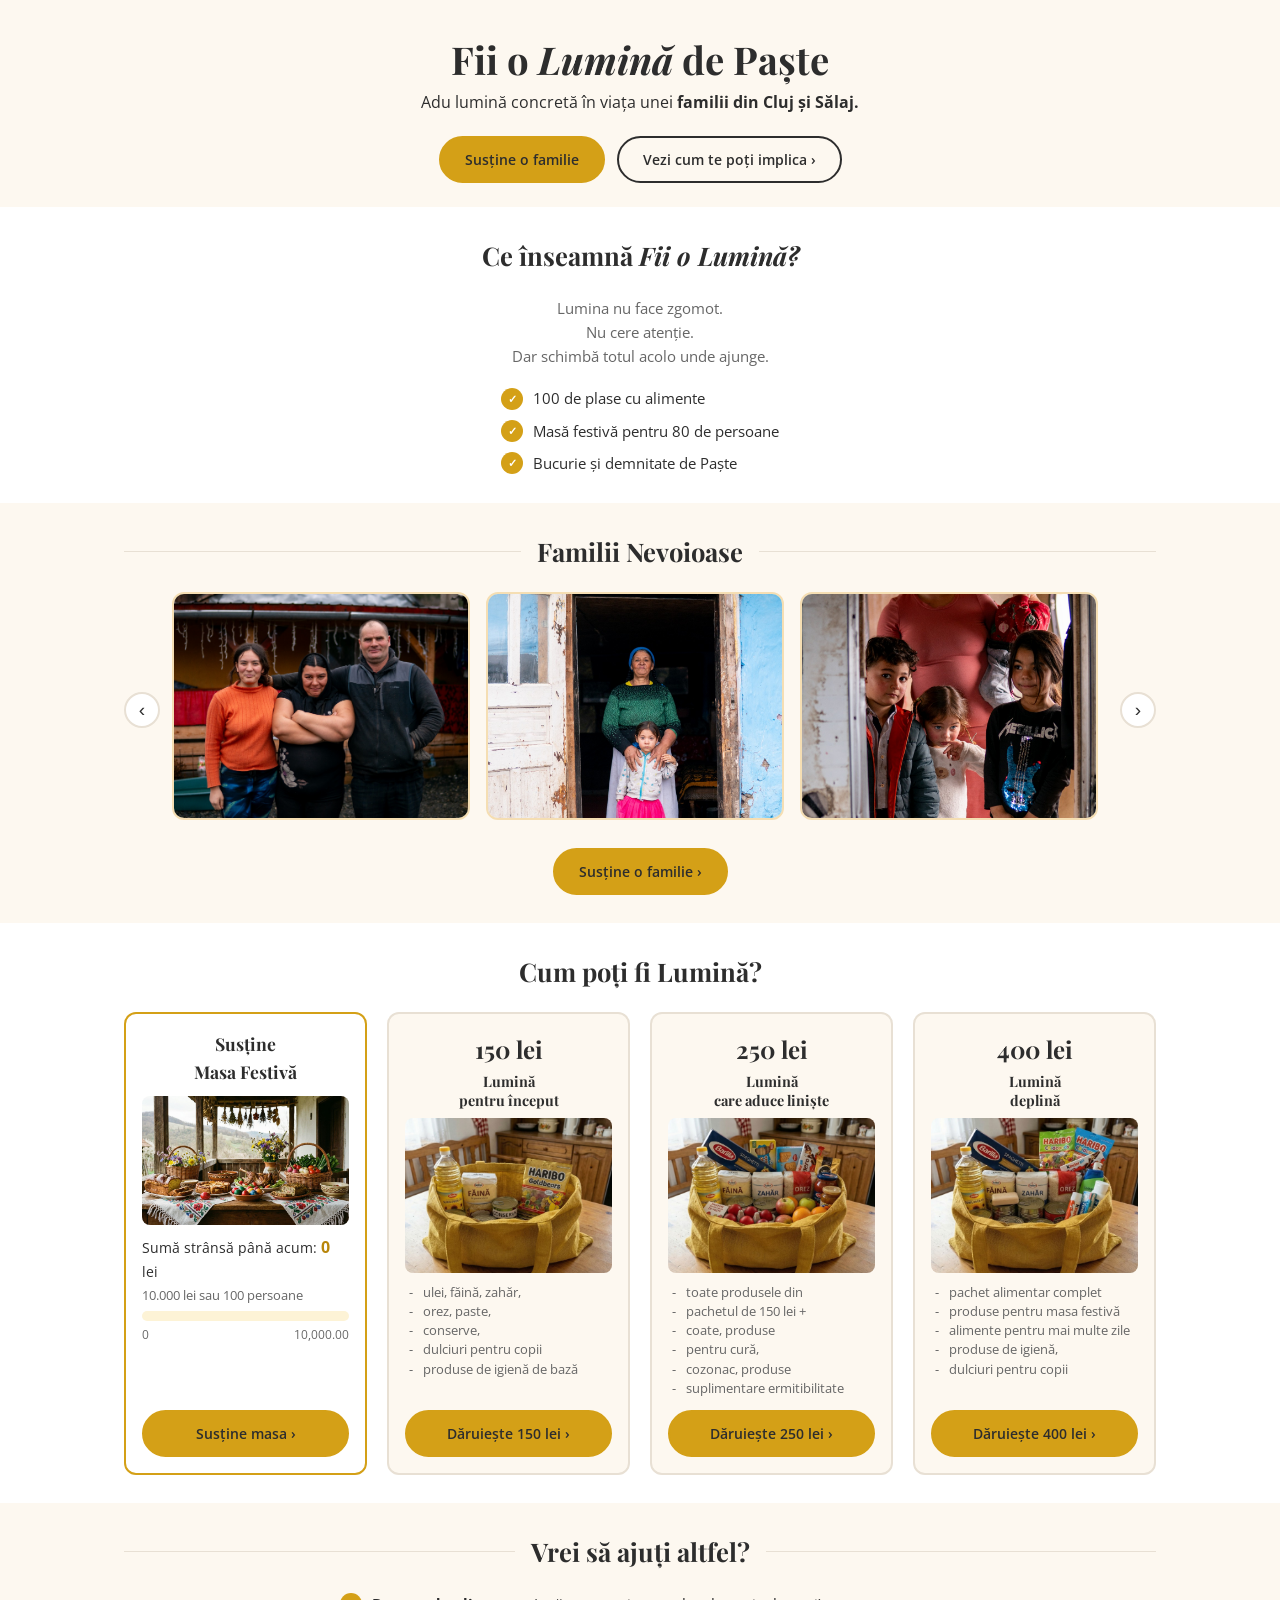
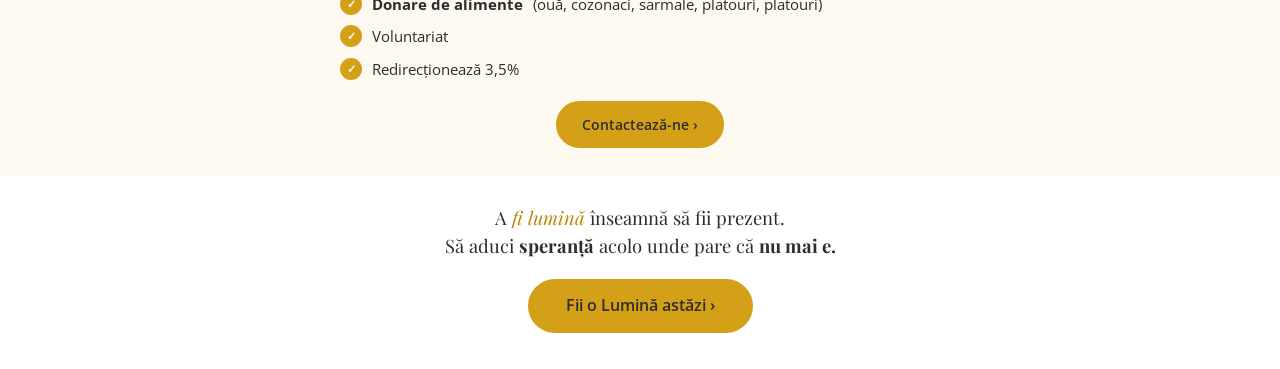
==== index.html @ 5b1b2e3a "refactor: Remove unused image files and update image references in index.html" ====
<!doctype html>
<html lang="ro">
  <head>
    <meta charset="UTF-8" />
    <meta name="viewport" content="width=device-width, initial-scale=1.0" />
    <title>Fii o Lumină de Paște | Asociația Something New</title>
    <meta
      name="description"
      content="Adu lumină concretă în viața unei familii din Cluj și Sălaj. Donează pentru masa de Paște a unei familii nevoiașe."
    />
    <link rel="preconnect" href="https://fonts.googleapis.com" />
    <link rel="preconnect" href="https://fonts.gstatic.com" crossorigin />
    <link
      href="https://fonts.googleapis.com/css2?family=Playfair+Display:ital,wght@0,400;0,700;1,400&family=Open+Sans:wght@400;600;700&display=swap"
      rel="stylesheet"
    />
    <link rel="stylesheet" href="css/style.css" />
  </head>
  <body>
    <!-- ========== HERO ========== -->
    <header class="hero" id="hero">
      <div class="container">
        <h1 class="hero__title">Fii o <em>Lumină</em> de Paște</h1>
        <p class="hero__subtitle">
          Adu lumină concretă în viața unei
          <strong>familii din Cluj și Sălaj.</strong>
        </p>
        <div class="hero__actions">
          <a href="#familii" class="btn btn--primary">Susține o familie</a>
          <a href="#implica" class="btn btn--outline"
            >Vezi cum te poți implica &rsaquo;</a
          >
        </div>
      </div>
    </header>

    <!-- ========== CE INSEAMNA ========== -->
    <section class="section meaning" id="meaning">
      <div class="container">
        <h2 class="section__title">Ce înseamnă <em>Fii o Lumină?</em></h2>
        <div class="meaning__text">
          <p>
            Lumina nu face zgomot.<br />Nu cere atenție.<br />Dar schimbă totul
            acolo unde ajunge.
          </p>
        </div>
        <ul class="meaning__list">
          <li>
            <span class="check-icon">&#10003;</span>
            100 de plase cu alimente
          </li>
          <li>
            <span class="check-icon">&#10003;</span>
            Masă festivă pentru 80 de persoane
          </li>
          <li>
            <span class="check-icon">&#10003;</span>
            Bucurie și demnitate de Paște
          </li>
        </ul>
      </div>
    </section>

    <!-- ========== FAMILII NEVOIASE ========== -->
    <section class="section families" id="familii">
      <div class="container">
        <h2 class="section__title section__title--decorated">
          Familii Nevoioase
        </h2>

        <div class="carousel">
          <button
            class="carousel__btn carousel__btn--prev"
            aria-label="Familia anterioară"
          >
            &lsaquo;
          </button>
          <div class="carousel__track">
            <div class="carousel__slide">
              <div class="family-card">
                <div class="family-card__img">
                  <img
                    src="images/Fam1.jpeg"
                    alt="Familia Maria din Cluj"
                    loading="lazy"
                  />
                </div>
              </div>
            </div>
            <div class="carousel__slide">
              <div class="family-card">
                <div class="family-card__img">
                  <img
                    src="images/Fam2.jpeg"
                    alt="Familie din Sălaj"
                    loading="lazy"
                  />
                </div>
              </div>
            </div>
            <div class="carousel__slide">
              <div class="family-card">
                <div class="family-card__img">
                  <img
                    src="images/Fam3.jpeg"
                    alt="Familie din Sălaj"
                    loading="lazy"
                  />
                </div>
              </div>
            </div>
            <div class="carousel__slide">
              <div class="family-card">
                <div class="family-card__img">
                  <img
                    src="images/Fam4.jpeg"
                    alt="Familie din Cluj"
                    loading="lazy"
                  />
                </div>
              </div>
            </div>
            <div class="carousel__slide">
              <div class="family-card">
                <div class="family-card__img">
                  <img
                    src="images/Fam5.jpeg"
                    alt="Familie din Sălaj"
                    loading="lazy"
                  />
                </div>
              </div>
            </div>
            <div class="carousel__slide">
              <div class="family-card">
                <div class="family-card__img">
                  <img
                    src="images/Fam6.jpeg"
                    alt="Familie din Cluj"
                    loading="lazy"
                  />
                </div>
              </div>
            </div>
            <div class="carousel__slide">
              <div class="family-card">
                <div class="family-card__img">
                  <img
                    src="images/Fam7.jpeg"
                    alt="Familie din Sălaj"
                    loading="lazy"
                  />
                </div>
              </div>
            </div>
            <div class="carousel__slide">
              <div class="family-card">
                <div class="family-card__img">
                  <img
                    src="images/Fam8.jpeg"
                    alt="Familie din Cluj"
                    loading="lazy"
                  />
                </div>
              </div>
            </div>
            <div class="carousel__slide">
              <div class="family-card">
                <div class="family-card__img">
                  <img
                    src="images/Fam9.jpeg"
                    alt="Familie din Sălaj"
                    loading="lazy"
                  />
                </div>
              </div>
            </div>
          </div>
          <button
            class="carousel__btn carousel__btn--next"
            aria-label="Familia următoare"
          >
            &rsaquo;
          </button>
        </div>

        <div class="families__cta">
          <a
            href="#"
            class="btn btn--primary"
            data-open-modal="family"
            data-amount="400"
            >Susține o familie &rsaquo;</a
          >
        </div>
      </div>
    </section>

    <!-- ========== CUM POTI FI LUMINA ========== -->
    <section class="section donate" id="implica">
      <div class="container">
        <h2 class="section__title">Cum poți fi Lumină?</h2>

        <div class="donate__grid">
          <!-- Card Masa Festiva -->
          <div class="donate-card donate-card--festive">
            <h3 class="donate-card__title">Susține<br />Masa Festivă</h3>
            <div class="donate-card__img">
              <img
                src="images/masa-festiva.jpeg"
                alt="Masa festivă de Paște"
                loading="lazy"
              />
            </div>
            <div class="donate-card__progress">
              <p class="progress__label">
                Sumă strânsă până acum: <strong id="amountRaised">0</strong> lei
              </p>
              <p class="progress__target">
                <span id="targetAmount">10.000</span> lei sau 100 persoane
              </p>
              <div class="progress-bar">
                <div
                  class="progress-bar__fill"
                  id="progressFill"
                  style="width: 0%"
                ></div>
              </div>
              <div class="progress-bar__numbers">
                <span>0</span>
                <span id="targetLabel">10,000.00</span>
              </div>
            </div>
            <a href="#" class="btn btn--primary" data-open-modal="festive"
              >Susține masa &rsaquo;</a
            >
          </div>

          <!-- Tier 150 -->
          <div class="donate-card donate-card--tier">
            <div class="donate-card__price">150 lei</div>
            <h3 class="donate-card__tier-name">Lumină<br />pentru început</h3>
            <div class="donate-card__img donate-card__img--small">
              <img
                src="images/tier-150.jpeg"
                alt="Pachet 150 lei"
                loading="lazy"
              />
            </div>
            <ul class="donate-card__items">
              <li>ulei, făină, zahăr,</li>
              <li>orez, paste,</li>
              <li>conserve,</li>
              <li>dulciuri pentru copii</li>
              <li>produse de igienă de bază</li>
            </ul>
            <a
              href="#"
              class="btn btn--primary"
              data-open-modal="family"
              data-amount="150"
              >Dăruiește 150 lei &rsaquo;</a
            >
          </div>

          <!-- Tier 250 -->
          <div class="donate-card donate-card--tier">
            <div class="donate-card__price">250 lei</div>
            <h3 class="donate-card__tier-name">
              Lumină<br />care aduce liniște
            </h3>
            <div class="donate-card__img donate-card__img--small">
              <img
                src="images/tier-250.jpeg"
                alt="Pachet 250 lei"
                loading="lazy"
              />
            </div>
            <ul class="donate-card__items">
              <li>toate produsele din</li>
              <li>pachetul de 150 lei +</li>
              <li>coate, produse</li>
              <li>pentru cură,</li>
              <li>cozonac, produse</li>
              <li>suplimentare ermitibilitate</li>
            </ul>
            <a
              href="#"
              class="btn btn--primary"
              data-open-modal="family"
              data-amount="250"
              >Dăruiește 250 lei &rsaquo;</a
            >
          </div>

          <!-- Tier 400 -->
          <div class="donate-card donate-card--tier">
            <div class="donate-card__price">400 lei</div>
            <h3 class="donate-card__tier-name">Lumină<br />deplină</h3>
            <div class="donate-card__img donate-card__img--small">
              <img
                src="images/tier-400.jpeg"
                alt="Pachet 400 lei"
                loading="lazy"
              />
            </div>
            <ul class="donate-card__items">
              <li>pachet alimentar complet</li>
              <li>produse pentru masa festivă</li>
              <li>alimente pentru mai multe zile</li>
              <li>produse de igienă,</li>
              <li>dulciuri pentru copii</li>
            </ul>
            <a
              href="#"
              class="btn btn--primary"
              data-open-modal="family"
              data-amount="400"
              >Dăruiește 400 lei &rsaquo;</a
            >
          </div>
        </div>
      </div>
    </section>

    <!-- ========== VREI SA AJUTI ALTFEL ========== -->
    <section class="section other-help" id="altfel">
      <div class="container">
        <h2 class="section__title section__title--decorated">
          Vrei să ajuți altfel?
        </h2>
        <ul class="other-help__list">
          <li>
            <span class="check-icon check-icon--gold">&#10003;</span>
            <strong>Donare de alimente</strong> (ouă, cozonaci, sarmale,
            platouri, platouri)
          </li>
          <li>
            <span class="check-icon check-icon--gold">&#10003;</span>
            Voluntariat
          </li>
          <li>
            <span class="check-icon check-icon--gold">&#10003;</span>
            Redirecționează 3,5%
          </li>
        </ul>
        <a
          href="https://something-new.ro/"
          target="_blank"
          class="btn btn--primary"
          >Contactează-ne &rsaquo;</a
        >
      </div>
    </section>

    <!-- ========== FOOTER CTA ========== -->
    <footer class="footer" id="footer">
      <div class="container">
        <p class="footer__text">
          A <em>fi lumină</em> înseamnă să fii prezent.<br />
          Să aduci <strong>speranță</strong> acolo unde pare că
          <strong>nu mai e.</strong>
        </p>
        <a href="#implica" class="btn btn--primary btn--lg"
          >Fii o Lumină astăzi &rsaquo;</a
        >
      </div>
    </footer>

    <!-- ========== MODAL: DONATIE FAMILIE (fixa) ========== -->
    <div class="modal" id="modalFamily" aria-hidden="true">
      <div class="modal__overlay" data-close-modal></div>
      <div class="modal__content">
        <button class="modal__close" data-close-modal aria-label="Închide">
          &times;
        </button>
        <h3 class="modal__title">
          Dăruiește <span id="familyModalAmount">150</span> lei
        </h3>
        <p class="modal__desc" id="familyModalDesc">
          Pachet alimentar pentru o familie nevoiașă
        </p>
        <form class="modal__form" id="familyDonationForm">
          <input
            type="hidden"
            name="donation_type"
            id="familyDonationType"
            value="family_150"
          />
          <input type="hidden" name="amount" id="familyAmount" value="150" />
          <div class="form-group">
            <label for="familyName">Nume *</label>
            <input
              type="text"
              id="familyName"
              name="donor_name"
              required
              placeholder="Numele tău"
            />
          </div>
          <div class="form-group">
            <label for="familyEmail">Email *</label>
            <input
              type="email"
              id="familyEmail"
              name="donor_email"
              required
              placeholder="email@exemplu.ro"
            />
          </div>
          <div class="form-group">
            <label for="familyPhone">Telefon *</label>
            <input
              type="tel"
              id="familyPhone"
              name="donor_phone"
              required
              placeholder="07XX XXX XXX"
            />
          </div>
          <button
            type="submit"
            class="btn btn--primary btn--full"
            id="familySubmitBtn"
          >
            Donează <span id="familySubmitAmount">150</span> lei
          </button>
        </form>
      </div>
    </div>

    <!-- ========== MODAL: DONATIE MASA FESTIVA (variabila) ========== -->
    <div class="modal" id="modalFestive" aria-hidden="true">
      <div class="modal__overlay" data-close-modal></div>
      <div class="modal__content">
        <button class="modal__close" data-close-modal aria-label="Închide">
          &times;
        </button>
        <h3 class="modal__title">Susține Masa Festivă</h3>
        <p class="modal__desc">Alege suma cu care dorești să contribui</p>

        <div class="amount-presets">
          <button type="button" class="amount-btn" data-preset="50">
            50 lei
          </button>
          <button type="button" class="amount-btn" data-preset="100">
            100 lei
          </button>
          <button type="button" class="amount-btn active" data-preset="200">
            200 lei
          </button>
          <button type="button" class="amount-btn" data-preset="500">
            500 lei
          </button>
        </div>
        <div class="form-group">
          <label for="festiveCustomAmount">Altă sumă (lei)</label>
          <input
            type="number"
            id="festiveCustomAmount"
            min="10"
            step="1"
            placeholder="Introdu suma dorită"
          />
        </div>

        <form class="modal__form" id="festiveDonationForm">
          <input type="hidden" name="donation_type" value="campaign" />
          <input type="hidden" name="amount" id="festiveAmount" value="200" />
          <div class="form-group">
            <label for="festiveName">Nume *</label>
            <input
              type="text"
              id="festiveName"
              name="donor_name"
              required
              placeholder="Numele tău"
            />
          </div>
          <div class="form-group">
            <label for="festiveEmail">Email *</label>
            <input
              type="email"
              id="festiveEmail"
              name="donor_email"
              required
              placeholder="email@exemplu.ro"
            />
          </div>
          <div class="form-group">
            <label for="festivePhone">Telefon *</label>
            <input
              type="tel"
              id="festivePhone"
              name="donor_phone"
              required
              placeholder="07XX XXX XXX"
            />
          </div>
          <button
            type="submit"
            class="btn btn--primary btn--full"
            id="festiveSubmitBtn"
          >
            Donează <span id="festiveSubmitAmount">200</span> lei
          </button>
        </form>
      </div>
    </div>

    <script src="js/progress.js"></script>
    <script src="js/main.js"></script>
    <script src="js/donations.js"></script>
  </body>
</html>
---- css/style.css ----
/* ============================================
   Fii o Lumină de Paște - Campaign Site
   Asociația Something New
   ============================================ */

/* ---------- Design Tokens ---------- */
:root {
  --gold: #d4a017;
  --gold-dark: #b8860b;
  --gold-light: #f5deb3;
  --gold-bg: #fdf3d6;
  --cream: #fdf8f0;
  --white: #ffffff;
  --text: #2d2d2d;
  --text-light: #666666;
  --border: #e8e0d4;
  --shadow: 0 2px 12px rgba(0, 0, 0, 0.08);
  --shadow-lg: 0 8px 32px rgba(0, 0, 0, 0.12);
  --radius: 12px;
  --radius-sm: 8px;
  --font-heading: "Playfair Display", Georgia, serif;
  --font-body: "Open Sans", -apple-system, sans-serif;
  --container: 1080px;
}

/* ---------- Reset ---------- */
*,
*::before,
*::after {
  box-sizing: border-box;
  margin: 0;
  padding: 0;
}

html {
  scroll-behavior: smooth;
}

body {
  font-family: var(--font-body);
  color: var(--text);
  background: var(--cream);
  line-height: 1.6;
  -webkit-font-smoothing: antialiased;
}

img {
  max-width: 100%;
  height: auto;
  display: block;
}

a {
  text-decoration: none;
  color: inherit;
}

ul {
  list-style: none;
}

/* ---------- Layout ---------- */
.container {
  max-width: var(--container);
  margin: 0 auto;
  padding: 0 24px;
}

.section {
  padding: 28px 0;
}

.section__title {
  font-family: var(--font-heading);
  font-size: 1.6rem;
  text-align: center;
  margin-bottom: 20px;
  color: var(--text);
}

.section__title em {
  font-style: italic;
}

.section__title--decorated {
  display: flex;
  align-items: center;
  gap: 16px;
}

.section__title--decorated::before,
.section__title--decorated::after {
  content: "";
  flex: 1;
  height: 1px;
  background: var(--border);
}

/* ---------- Buttons ---------- */
.btn {
  display: inline-flex;
  align-items: center;
  justify-content: center;
  gap: 6px;
  padding: 10px 24px;
  border-radius: 50px;
  font-family: var(--font-body);
  font-size: 0.9rem;
  font-weight: 600;
  cursor: pointer;
  transition: all 0.2s ease;
  border: 2px solid transparent;
  white-space: nowrap;
}

.btn--primary {
  background: var(--gold);
  color: var(--text);
  border-color: var(--gold);
}

.btn--primary:hover {
  background: var(--gold-dark);
  border-color: var(--gold-dark);
  color: var(--white);
  transform: translateY(-1px);
  box-shadow: var(--shadow);
}

.btn--outline {
  background: transparent;
  color: var(--text);
  border-color: var(--text);
}

.btn--outline:hover {
  background: var(--text);
  color: var(--white);
}

.btn--full {
  width: 100%;
}

.btn--lg {
  padding: 12px 36px;
  font-size: 1rem;
}

.btn:disabled {
  opacity: 0.6;
  cursor: not-allowed;
  transform: none;
}

/* ---------- Hero ---------- */
.hero {
  text-align: center;
  padding: 36px 0 24px;
  background: var(--cream);
}

.hero__title {
  font-family: var(--font-heading);
  font-size: 2.4rem;
  font-weight: 700;
  margin-bottom: 8px;
  line-height: 1.2;
}

.hero__title em {
  font-style: italic;
}

.hero__subtitle {
  font-size: 1rem;
  color: var(--text);
  margin-bottom: 20px;
  max-width: 500px;
  margin-left: auto;
  margin-right: auto;
}

.hero__actions {
  display: flex;
  gap: 12px;
  justify-content: center;
  flex-wrap: wrap;
}

/* ---------- Meaning ---------- */
.meaning {
  text-align: center;
  background: var(--white);
}

.meaning__text {
  font-size: 0.95rem;
  color: var(--text-light);
  margin-bottom: 16px;
  line-height: 1.6;
}

.meaning__list {
  display: inline-flex;
  flex-direction: column;
  gap: 8px;
  text-align: left;
}

.meaning__list li {
  display: flex;
  align-items: center;
  gap: 10px;
  font-size: 0.95rem;
}

.check-icon {
  display: inline-flex;
  align-items: center;
  justify-content: center;
  width: 22px;
  height: 22px;
  border-radius: 50%;
  background: var(--gold);
  color: var(--white);
  font-size: 0.7rem;
  font-weight: 700;
  flex-shrink: 0;
}

.check-icon--gold {
  background: var(--gold);
  color: var(--white);
}

/* ---------- Families Carousel ---------- */
.families {
  background: var(--cream);
}

.carousel {
  display: flex;
  align-items: center;
  gap: 12px;
  margin-bottom: 20px;
}

.carousel__track {
  display: flex;
  gap: 16px;
  overflow: hidden;
  flex: 1;
  scroll-behavior: smooth;
}

.carousel__slide {
  min-width: calc(33.333% - 14px);
  flex-shrink: 0;
  transition: transform 0.3s ease;
}

.carousel__btn {
  width: 36px;
  height: 36px;
  border-radius: 50%;
  border: 2px solid var(--border);
  background: var(--white);
  font-size: 1.2rem;
  cursor: pointer;
  display: flex;
  align-items: center;
  justify-content: center;
  flex-shrink: 0;
  transition: all 0.2s;
  color: var(--text);
}

.carousel__btn:hover {
  border-color: var(--gold);
  background: var(--gold-bg);
}

.family-card {
  text-align: center;
}

.family-card__img {
  width: 100%;
  height: 0;
  padding-bottom: 75%; /* 4:3 ratio */
  position: relative;
  border-radius: var(--radius);
  overflow: hidden;
  margin-bottom: 8px;
  border: 2px solid var(--gold-light);
  background: var(--gold-bg);
}

.family-card__img img {
  position: absolute;
  inset: 0;
  width: 100%;
  height: 100%;
  object-fit: cover;
}

.family-card__name {
  font-weight: 600;
  font-size: 0.95rem;
}

.families__cta {
  text-align: center;
}

/* ---------- Donation Section ---------- */
.donate {
  background: var(--white);
}

.donate__grid {
  display: grid;
  grid-template-columns: 1fr 1fr 1fr 1fr;
  gap: 20px;
  align-items: stretch;
}

.donate-card {
  background: var(--cream);
  border-radius: var(--radius);
  padding: 16px;
  border: 2px solid var(--border);
  text-align: center;
  transition: box-shadow 0.2s;
  display: flex;
  flex-direction: column;
}

.donate-card .btn {
  margin-top: auto;
}

.donate-card:hover {
  box-shadow: var(--shadow);
}

.donate-card--festive {
  border-color: var(--gold);
  background: var(--white);
}

.donate-card__title {
  font-family: var(--font-heading);
  font-size: 1.1rem;
  margin-bottom: 10px;
  font-weight: 700;
}

.donate-card__price {
  font-family: var(--font-heading);
  font-size: 1.5rem;
  font-weight: 700;
  color: var(--text);
  margin-bottom: 4px;
}

.donate-card__tier-name {
  font-family: var(--font-heading);
  font-size: 0.9rem;
  font-weight: 700;
  margin-bottom: 8px;
  line-height: 1.3;
}

.donate-card__img {
  border-radius: var(--radius-sm);
  overflow: hidden;
  margin-bottom: 10px;
  aspect-ratio: 16/10;
  background: var(--gold-bg);
}

.donate-card__img--small {
  aspect-ratio: 4/3;
}

.donate-card__img img {
  width: 100%;
  height: 100%;
  object-fit: cover;
}

.donate-card__items {
  text-align: left;
  font-size: 0.8rem;
  color: var(--text-light);
  margin-bottom: 12px;
  padding-left: 4px;
}

.donate-card__items li {
  position: relative;
  padding-left: 14px;
  line-height: 1.5;
}

.donate-card__items li::before {
  content: "-";
  position: absolute;
  left: 0;
}

/* ---------- Progress Bar ---------- */
.donate-card__progress {
  margin-bottom: 12px;
  text-align: left;
}

.progress__label {
  font-size: 0.85rem;
  margin-bottom: 2px;
}

.progress__label strong {
  color: var(--gold-dark);
  font-size: 1rem;
}

.progress__target {
  font-size: 0.8rem;
  color: var(--text-light);
  margin-bottom: 6px;
}

.progress-bar {
  width: 100%;
  height: 10px;
  background: var(--gold-bg);
  border-radius: 10px;
  overflow: hidden;
  margin-bottom: 4px;
}

.progress-bar__fill {
  height: 100%;
  background: linear-gradient(90deg, var(--gold), var(--gold-dark));
  border-radius: 10px;
  transition: width 1s ease-out;
  min-width: 0;
}

.progress-bar__numbers {
  display: flex;
  justify-content: space-between;
  font-size: 0.75rem;
  color: var(--text-light);
}

/* ---------- Other Help ---------- */
.other-help {
  background: var(--cream);
}

.other-help__list {
  display: flex;
  flex-direction: column;
  gap: 8px;
  margin-bottom: 20px;
  max-width: 600px;
  margin-left: auto;
  margin-right: auto;
}

.other-help__list li {
  display: flex;
  align-items: center;
  gap: 10px;
  font-size: 0.95rem;
}

.other-help .btn {
  display: block;
  width: fit-content;
  margin: 0 auto;
}

/* ---------- Footer ---------- */
.footer {
  text-align: center;
  padding: 28px 0 36px;
  background: var(--white);
}

.footer__text {
  font-family: var(--font-heading);
  font-size: 1.15rem;
  line-height: 1.5;
  margin-bottom: 20px;
  max-width: 550px;
  margin-left: auto;
  margin-right: auto;
}

.footer__text em {
  font-style: italic;
  color: var(--gold-dark);
}

/* ---------- Modal ---------- */
.modal {
  position: fixed;
  inset: 0;
  z-index: 1000;
  display: flex;
  align-items: center;
  justify-content: center;
  opacity: 0;
  visibility: hidden;
  transition:
    opacity 0.3s,
    visibility 0.3s;
}

.modal.is-open {
  opacity: 1;
  visibility: visible;
}

.modal__overlay {
  position: absolute;
  inset: 0;
  background: rgba(0, 0, 0, 0.5);
  backdrop-filter: blur(4px);
}

.modal__content {
  position: relative;
  background: var(--white);
  border-radius: var(--radius);
  padding: 28px 24px;
  max-width: 420px;
  width: 90%;
  max-height: 90vh;
  overflow-y: auto;
  box-shadow: var(--shadow-lg);
  transform: translateY(20px);
  transition: transform 0.3s;
}

.modal.is-open .modal__content {
  transform: translateY(0);
}

.modal__close {
  position: absolute;
  top: 12px;
  right: 16px;
  background: none;
  border: none;
  font-size: 1.8rem;
  cursor: pointer;
  color: var(--text-light);
  line-height: 1;
}

.modal__close:hover {
  color: var(--text);
}

.modal__title {
  font-family: var(--font-heading);
  font-size: 1.4rem;
  margin-bottom: 4px;
  text-align: center;
}

.modal__desc {
  text-align: center;
  color: var(--text-light);
  margin-bottom: 16px;
  font-size: 0.85rem;
}

/* ---------- Form ---------- */
.form-group {
  margin-bottom: 12px;
}

.form-group label {
  display: block;
  font-size: 0.8rem;
  font-weight: 600;
  margin-bottom: 4px;
  color: var(--text);
}

.form-group input {
  width: 100%;
  padding: 10px 12px;
  border: 2px solid var(--border);
  border-radius: var(--radius-sm);
  font-family: var(--font-body);
  font-size: 1rem;
  transition: border-color 0.2s;
  background: var(--white);
}

.form-group input:focus {
  outline: none;
  border-color: var(--gold);
}

.form-group input::placeholder {
  color: #bbb;
}

/* ---------- Amount Presets ---------- */
.amount-presets {
  display: grid;
  grid-template-columns: repeat(4, 1fr);
  gap: 8px;
  margin-bottom: 12px;
}

.amount-btn {
  padding: 8px 6px;
  border: 2px solid var(--border);
  border-radius: var(--radius-sm);
  background: var(--white);
  font-family: var(--font-body);
  font-size: 0.95rem;
  font-weight: 600;
  cursor: pointer;
  transition: all 0.2s;
}

.amount-btn:hover {
  border-color: var(--gold);
  background: var(--gold-bg);
}

.amount-btn.active {
  border-color: var(--gold);
  background: var(--gold);
  color: var(--white);
}

/* ---------- Responsive ---------- */
@media (max-width: 900px) {
  .donate__grid {
    grid-template-columns: 1fr;
    max-width: 500px;
    margin: 0 auto;
  }

  .donate-card--festive {
    order: -1;
  }
}

@media (max-width: 768px) {
  .hero__title {
    font-size: 1.8rem;
  }

  .section__title {
    font-size: 1.3rem;
  }

  .section {
    padding: 20px 0;
  }

  .carousel__slide {
    min-width: calc(50% - 10px);
  }

  .amount-presets {
    grid-template-columns: repeat(2, 1fr);
  }
}

@media (max-width: 480px) {
  .hero {
    padding: 24px 0 16px;
  }

  .hero__title {
    font-size: 1.5rem;
  }

  .hero__subtitle {
    font-size: 0.9rem;
  }

  .hero__actions {
    flex-direction: column;
    align-items: center;
  }

  .carousel__slide {
    min-width: 100%;
  }

  .carousel__btn {
    width: 30px;
    height: 30px;
    font-size: 1rem;
  }

  .modal__content {
    padding: 24px 16px;
  }

  .btn {
    padding: 8px 18px;
    font-size: 0.85rem;
  }
}
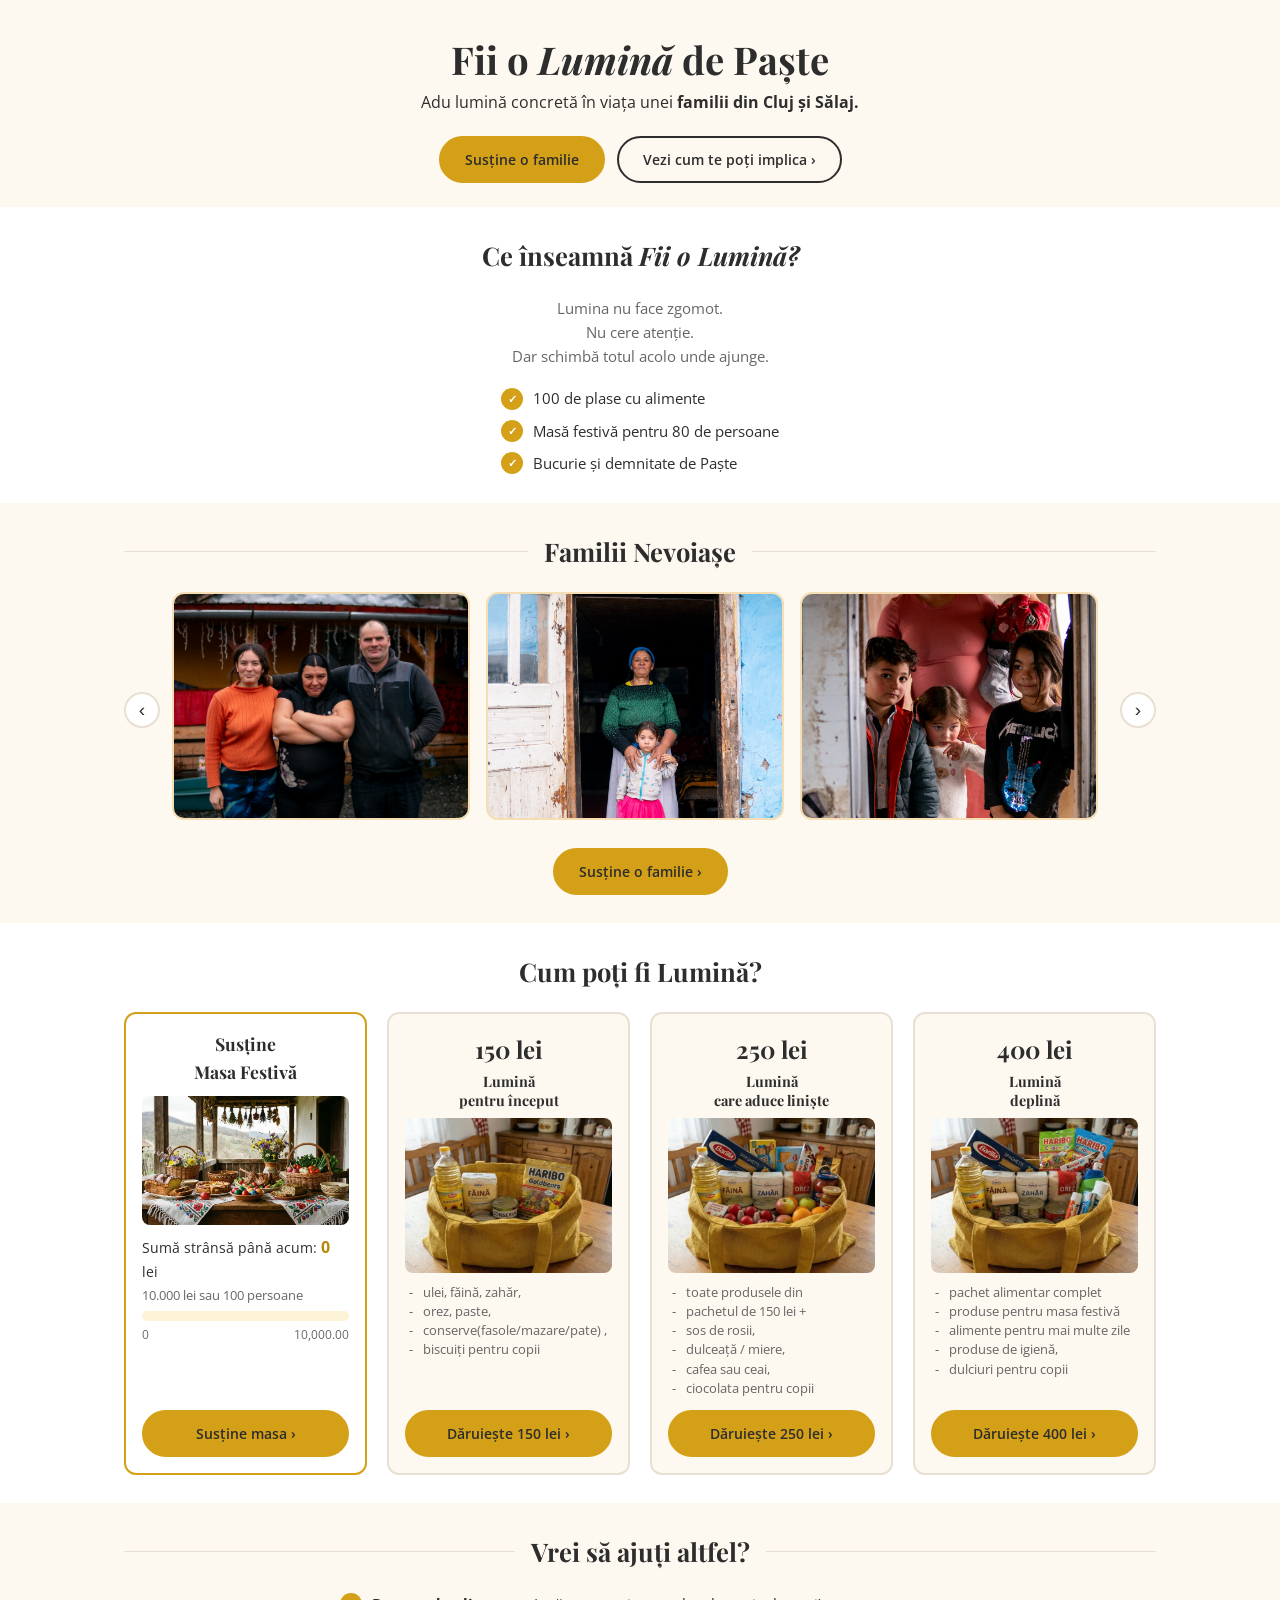
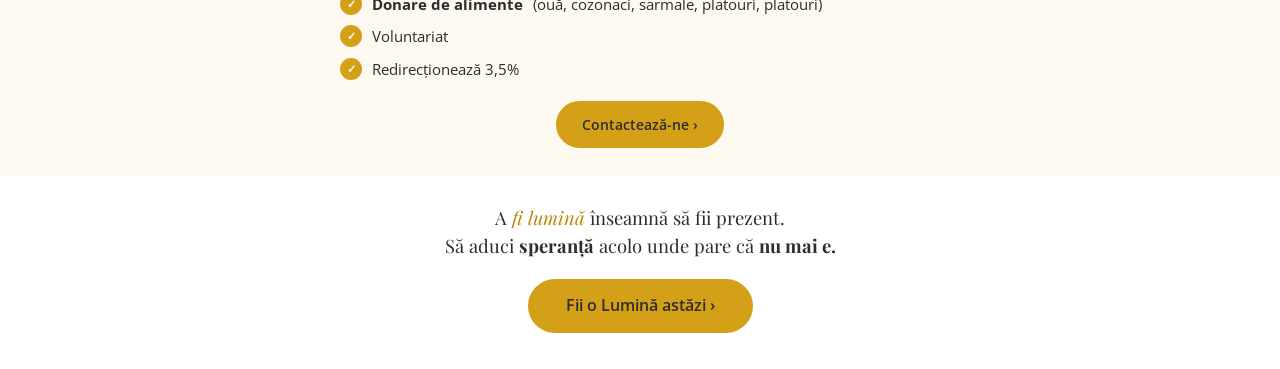
==== commit 3e7b672b: "Merge branch 'main' of https://github.com/ovidiuchis/sn-paste-26" ====
--- a/index.html
+++ b/index.html
@@ -65,7 +65,7 @@
     <section class="section families" id="familii">
       <div class="container">
         <h2 class="section__title section__title--decorated">
-          Familii Nevoioase
+          Familii Nevoiașe
         </h2>
 
         <div class="carousel">
@@ -250,9 +250,8 @@
             <ul class="donate-card__items">
               <li>ulei, făină, zahăr,</li>
               <li>orez, paste,</li>
-              <li>conserve,</li>
-              <li>dulciuri pentru copii</li>
-              <li>produse de igienă de bază</li>
+              <li>conserve(fasole/mazare/pate) ,</li>
+              <li>biscuiți pentru copii</li>
             </ul>
             <a
               href="#"
@@ -279,10 +278,10 @@
             <ul class="donate-card__items">
               <li>toate produsele din</li>
               <li>pachetul de 150 lei +</li>
-              <li>coate, produse</li>
-              <li>pentru cură,</li>
-              <li>cozonac, produse</li>
-              <li>suplimentare ermitibilitate</li>
+              <li>sos de rosii, </li>
+              <li>dulceață / miere,</li>
+              <li>cafea sau ceai, </li>
+              <li>ciocolata pentru copii</li>
             </ul>
             <a
               href="#"
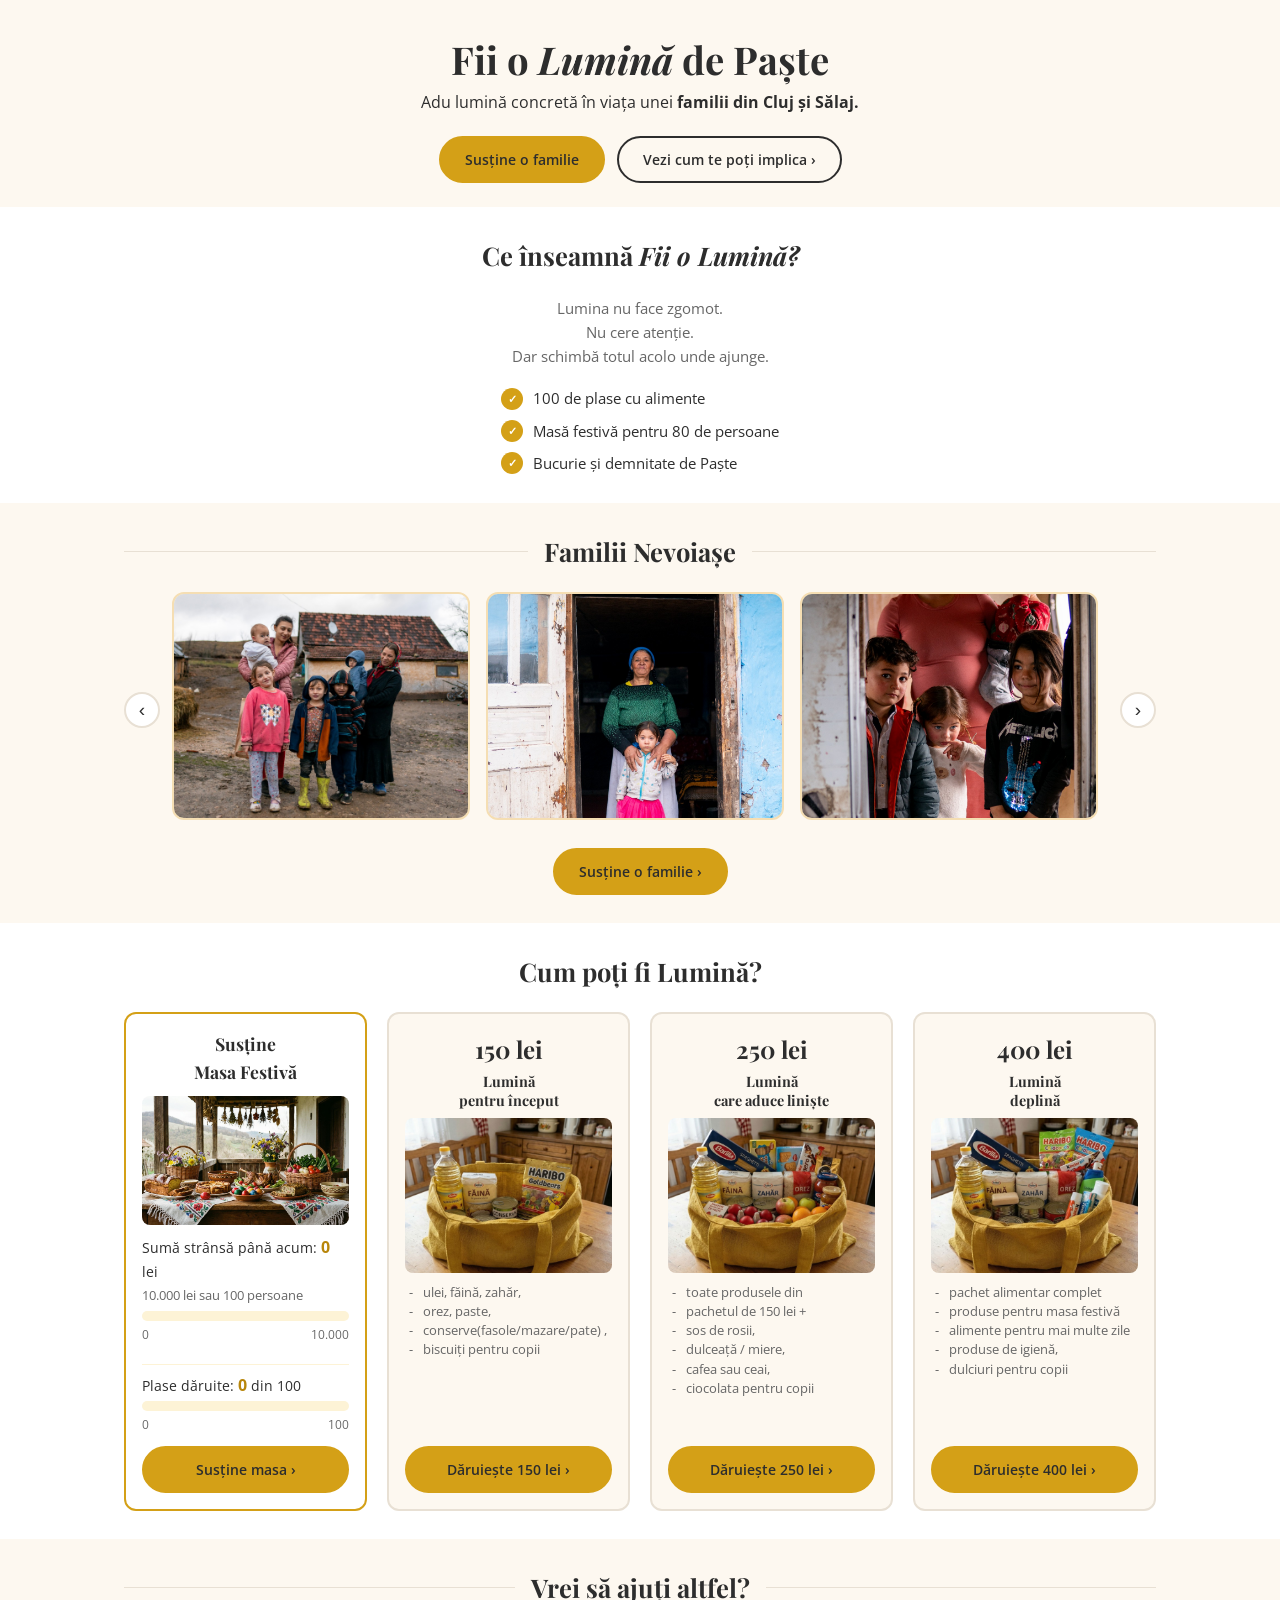
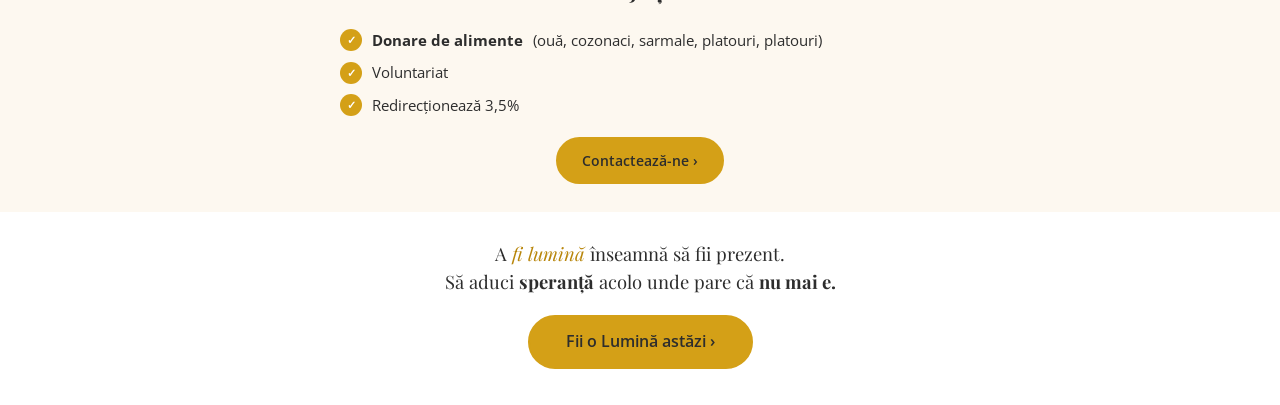
==== commit 2dc3d21a: "feat: add progress tracking for donated family packages in the UI and database" ====
--- a/index.html
+++ b/index.html
@@ -231,6 +231,22 @@
                 <span id="targetLabel">10,000.00</span>
               </div>
             </div>
+            <div class="donate-card__progress donate-card__progress--plase">
+              <p class="progress__label">
+                Plase dăruite: <strong id="plaseDonate">0</strong> din 100
+              </p>
+              <div class="progress-bar">
+                <div
+                  class="progress-bar__fill"
+                  id="plaseFill"
+                  style="width: 0%"
+                ></div>
+              </div>
+              <div class="progress-bar__numbers">
+                <span>0</span>
+                <span>100</span>
+              </div>
+            </div>
             <a href="#" class="btn btn--primary" data-open-modal="festive"
               >Susține masa &rsaquo;</a
             >
@@ -417,6 +433,12 @@
               placeholder="07XX XXX XXX"
             />
           </div>
+          <div class="form-group">
+            <label for="familyAmbassador">Ambasador</label>
+            <select id="familyAmbassador" name="ambassador">
+              <option value="">Nici unul</option>
+            </select>
+          </div>
           <button
             type="submit"
             class="btn btn--primary btn--full"
@@ -496,6 +518,12 @@
               placeholder="07XX XXX XXX"
             />
           </div>
+          <div class="form-group">
+            <label for="festiveAmbassador">Ambasador</label>
+            <select id="festiveAmbassador" name="ambassador">
+              <option value="">Nici unul</option>
+            </select>
+          </div>
           <button
             type="submit"
             class="btn btn--primary btn--full"
--- a/css/style.css
+++ b/css/style.css
@@ -417,6 +417,12 @@
   text-align: left;
 }
 
+.donate-card__progress--plase {
+  margin-top: 8px;
+  padding-top: 8px;
+  border-top: 1px solid var(--gold-bg);
+}
+
 .progress__label {
   font-size: 0.85rem;
   margin-bottom: 2px;
@@ -615,6 +621,29 @@
   color: #bbb;
 }
 
+.form-group select {
+  width: 100%;
+  padding: 10px 36px 10px 12px;
+  border: 2px solid var(--border);
+  border-radius: var(--radius-sm);
+  font-family: var(--font-body);
+  font-size: 1rem;
+  color: var(--text);
+  background: var(--white);
+  appearance: none;
+  -webkit-appearance: none;
+  background-image: url("data:image/svg+xml,%3Csvg xmlns='http://www.w3.org/2000/svg' width='16' height='16' viewBox='0 0 24 24' fill='none' stroke='%23999' stroke-width='2' stroke-linecap='round' stroke-linejoin='round'%3E%3Cpolyline points='6 9 12 15 18 9'/%3E%3C/svg%3E");
+  background-repeat: no-repeat;
+  background-position: right 10px center;
+  cursor: pointer;
+  transition: border-color 0.2s;
+}
+
+.form-group select:focus {
+  outline: none;
+  border-color: var(--gold);
+}
+
 /* ---------- Amount Presets ---------- */
 .amount-presets {
   display: grid;
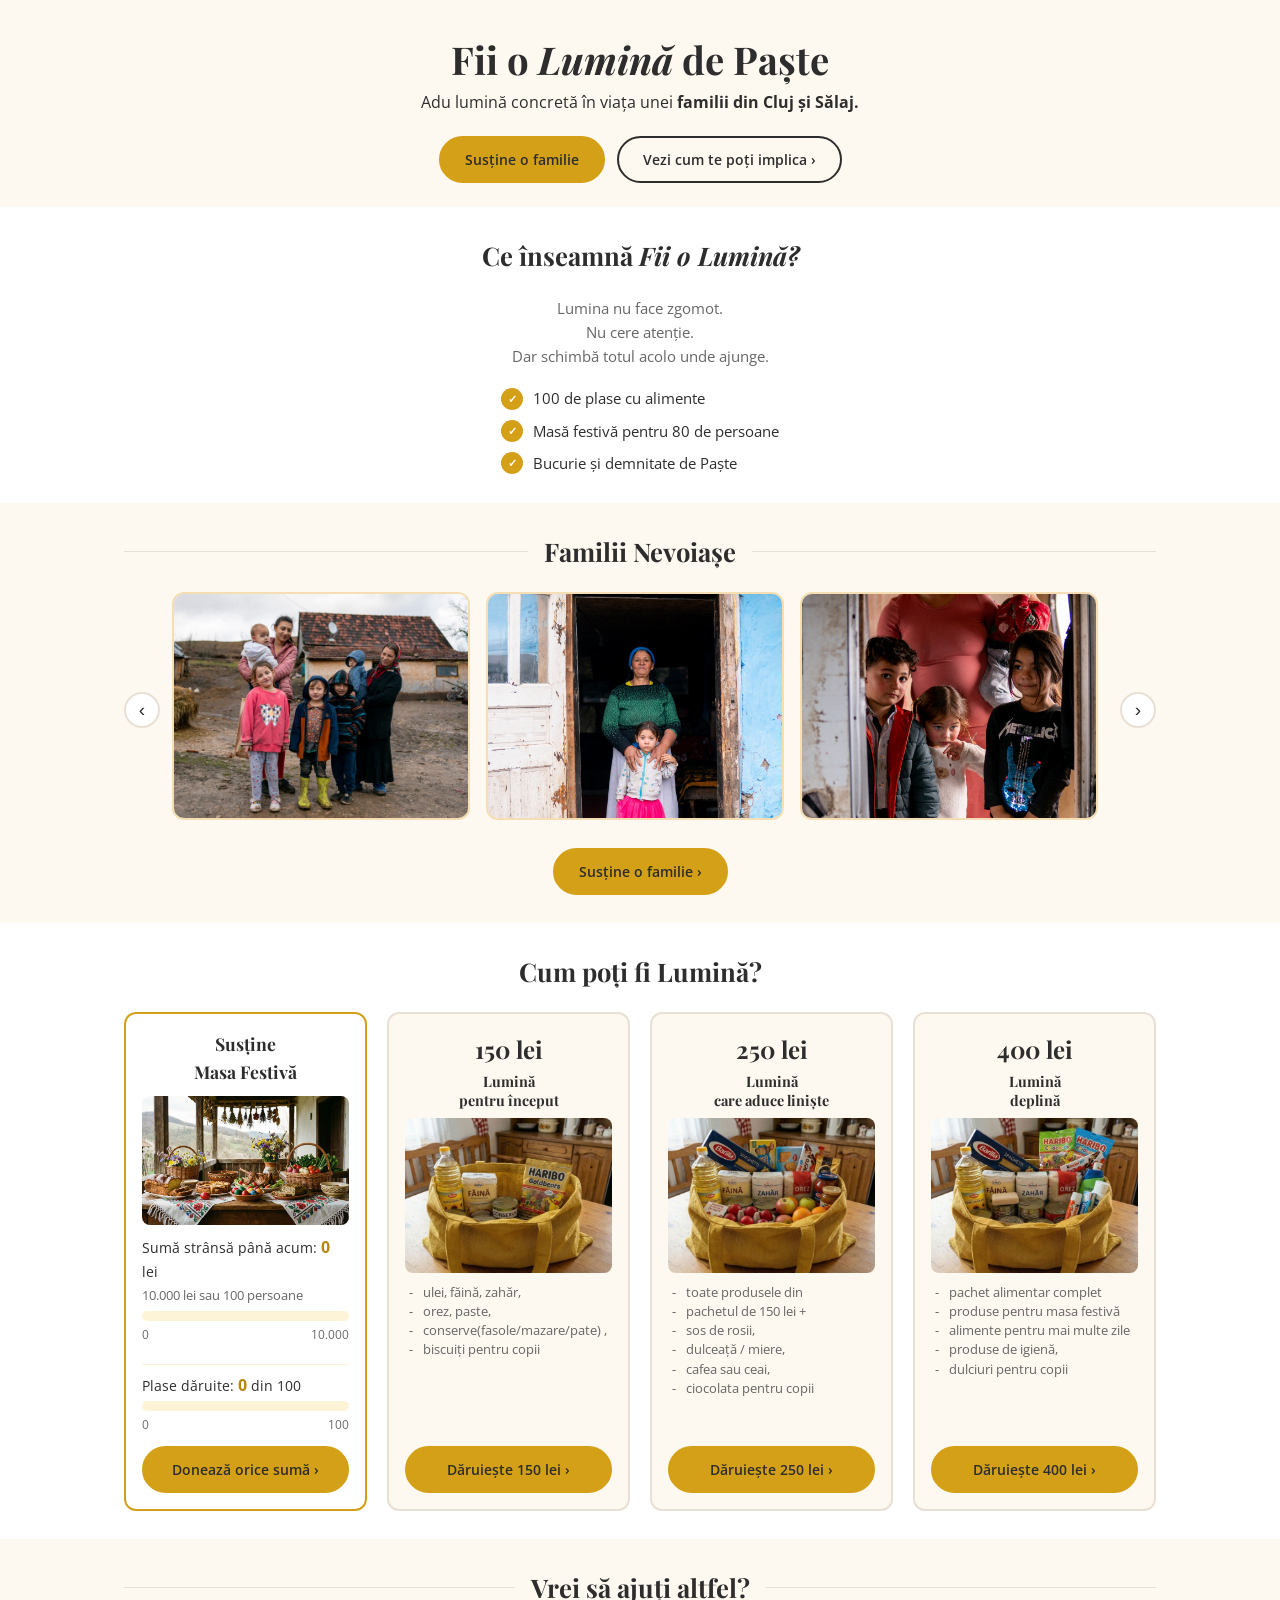
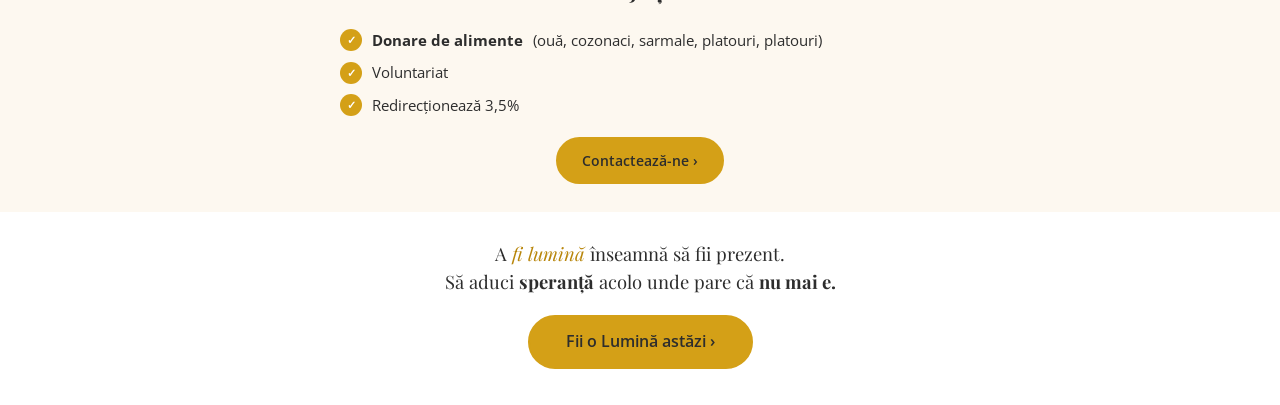
==== commit f36e4a4b: "fix: update donation button text and clean up campaign ID resolution logic" ====
--- a/index.html
+++ b/index.html
@@ -248,7 +248,7 @@
               </div>
             </div>
             <a href="#" class="btn btn--primary" data-open-modal="festive"
-              >Susține masa &rsaquo;</a
+              >Donează orice sumă &rsaquo;</a
             >
           </div>
 
@@ -294,9 +294,9 @@
             <ul class="donate-card__items">
               <li>toate produsele din</li>
               <li>pachetul de 150 lei +</li>
-              <li>sos de rosii, </li>
+              <li>sos de rosii,</li>
               <li>dulceață / miere,</li>
-              <li>cafea sau ceai, </li>
+              <li>cafea sau ceai,</li>
               <li>ciocolata pentru copii</li>
             </ul>
             <a
